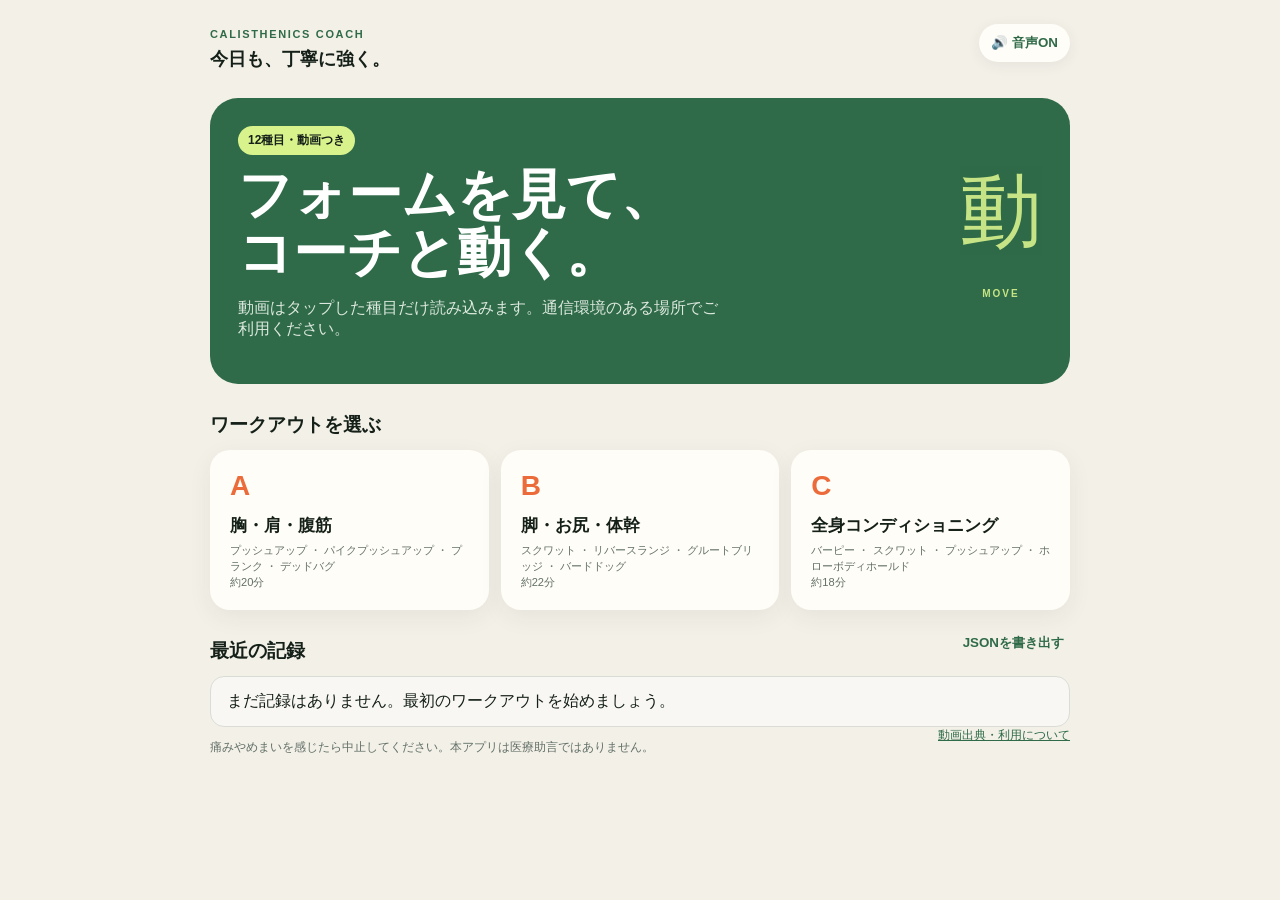
==== index.html @ 7120a9e4 "Add files via upload Initial Calisthenics Coach release" ====
<!doctype html>
<html lang="ja">
<head>
  <meta charset="utf-8">
  <meta name="viewport" content="width=device-width,initial-scale=1,viewport-fit=cover">
  <meta name="theme-color" content="#101813">
  <meta name="referrer" content="strict-origin-when-cross-origin">
  <title>Calisthenics Coach</title>
  <link rel="manifest" href="manifest.webmanifest">
  <link rel="stylesheet" href="styles.css">
</head>
<body>
  <header class="topbar"><div><span class="eyebrow">CALISTHENICS COACH</span><h1>今日も、丁寧に強く。</h1></div><button id="voiceToggle" class="icon-btn" aria-pressed="true">🔊 音声ON</button></header>
  <main>
    <section id="homeView">
      <div class="hero"><div><span class="pill">12種目・動画つき</span><h2>フォームを見て、<br>コーチと動く。</h2><p>動画はタップした種目だけ読み込みます。通信環境のある場所でご利用ください。</p></div><div class="hero-mark">動<br><small>MOVE</small></div></div>
      <h3>ワークアウトを選ぶ</h3><div id="plans" class="plan-grid"></div>
      <div class="history-head"><h3>最近の記録</h3><button id="exportBtn" class="text-btn">JSONを書き出す</button></div><div id="history" class="history"></div>
    </section>
    <section id="workoutView" hidden>
      <button id="backBtn" class="back">← メニュー</button>
      <div class="session-head"><div><span id="planLabel" class="eyebrow"></span><h2 id="exerciseName"></h2></div><span id="progressText" class="progress-text"></span></div>
      <div class="progress"><span id="progressBar"></span></div>
      <div class="video-shell"><div id="videoPlaceholder" class="video-placeholder"><div class="play">▶</div><strong>お手本動画を読み込む</strong><small>再生するとYouTubeに接続します</small></div><iframe id="videoFrame" title="お手本動画" allow="accelerometer; autoplay; clipboard-write; encrypted-media; gyroscope; picture-in-picture; web-share" allowfullscreen hidden></iframe></div>
      <div class="source-row"><span id="sourceName"></span><a id="sourceLink" target="_blank" rel="noopener noreferrer">YouTubeで開く ↗</a></div>
      <div class="coach-card"><div><span class="eyebrow">COACH</span><div id="target" class="target"></div></div><div id="timer" class="timer">準備OK</div></div>
      <div class="form-card"><h3>フォームのポイント</h3><ul id="cues"></ul><p id="alternative" class="alternative"></p></div>
      <div class="controls"><button id="prevBtn" class="secondary">前の種目</button><button id="startBtn" class="primary">この種目を開始</button><button id="nextBtn" class="secondary">次の種目</button></div>
    </section>
  </main>
  <footer><p>痛みやめまいを感じたら中止してください。本アプリは医療助言ではありません。</p><a href="sources.html">動画出典・利用について</a></footer>
  <script src="app.js"></script>
</body>
</html>
---- styles.css ----
:root{--bg:#f3f0e8;--ink:#142018;--muted:#627067;--card:#fffdf7;--green:#2f6b48;--lime:#d8f28c;--line:#d9ddd5;--orange:#ec6b3a}*{box-sizing:border-box}body{margin:0;background:var(--bg);color:var(--ink);font-family:-apple-system,BlinkMacSystemFont,"Hiragino Sans","Noto Sans JP",sans-serif}.topbar,main,footer{max-width:900px;margin:auto;padding-left:20px;padding-right:20px}.topbar{padding-top:max(24px,env(safe-area-inset-top));display:flex;justify-content:space-between;align-items:flex-start}.eyebrow{font-size:11px;font-weight:800;letter-spacing:.15em;color:var(--green)}h1{font-size:18px;margin:5px 0}h2{font-size:clamp(30px,7vw,54px);line-height:1.08;margin:10px 0}h3{margin:28px 0 12px}.icon-btn,.text-btn,.back{border:0;background:transparent;color:var(--green);font-weight:700}.icon-btn{background:var(--card);padding:10px 12px;border-radius:99px;box-shadow:0 3px 14px #20362912}.hero{margin-top:22px;padding:28px;background:var(--green);color:#fff;border-radius:28px;display:flex;justify-content:space-between;gap:20px;overflow:hidden}.hero p{color:#dce8df;max-width:480px}.pill{display:inline-block;background:var(--lime);color:var(--ink);padding:6px 10px;border-radius:99px;font-size:12px;font-weight:800}.hero-mark{align-self:center;text-align:center;font-size:82px;font-family:serif;color:var(--lime);line-height:.7;opacity:.9}.hero-mark small{font:700 10px sans-serif;letter-spacing:.2em}.plan-grid{display:grid;grid-template-columns:repeat(3,1fr);gap:12px}.plan-card{border:0;text-align:left;padding:20px;background:var(--card);border-radius:20px;box-shadow:0 7px 24px #25362710;color:inherit}.plan-card b{display:block;font-size:28px;color:var(--orange)}.plan-card strong{display:block;font-size:17px;margin:12px 0 5px}.plan-card small{color:var(--muted)}.history-head{display:flex;align-items:center;justify-content:space-between}.history{display:grid;gap:8px}.history-item,.empty{background:#ffffff80;border:1px solid var(--line);padding:14px 16px;border-radius:14px}.back{margin:22px 0}.session-head{display:flex;justify-content:space-between;align-items:end}.progress-text{font-weight:800}.progress{height:6px;background:#d7ddd8;border-radius:5px;margin:12px 0 18px;overflow:hidden}.progress span{display:block;height:100%;background:var(--orange);transition:.3s}.video-shell{position:relative;aspect-ratio:16/9;background:#17221b;border-radius:24px;overflow:hidden}.video-shell iframe{width:100%;height:100%;border:0}.video-placeholder{width:100%;height:100%;display:flex;flex-direction:column;align-items:center;justify-content:center;color:white;cursor:pointer}.video-placeholder small{color:#aebbb2;margin-top:5px}.play{width:62px;height:62px;border-radius:50%;background:var(--lime);color:var(--ink);display:grid;place-items:center;padding-left:4px;margin-bottom:12px}.source-row{display:flex;justify-content:space-between;padding:10px 4px;color:var(--muted);font-size:12px}.source-row a{color:var(--green);font-weight:700}.coach-card{display:flex;justify-content:space-between;align-items:center;background:var(--ink);color:#fff;border-radius:22px;padding:20px;margin-top:12px}.target{font-size:21px;font-weight:800;margin-top:5px}.timer{font-size:27px;font-variant-numeric:tabular-nums;color:var(--lime);font-weight:800}.form-card{background:var(--card);border-radius:22px;padding:20px;margin-top:12px}.form-card h3{margin-top:0}.form-card li{margin:9px 0;line-height:1.55}.alternative{background:#f3f0e8;padding:12px;border-radius:12px;color:var(--muted);font-size:13px}.controls{display:grid;grid-template-columns:1fr 2fr 1fr;gap:8px;margin:16px 0 32px}.controls button{padding:15px 8px;border-radius:14px;font-weight:800;border:1px solid var(--line)}.primary{background:var(--orange);color:white;border-color:var(--orange)!important}.secondary{background:var(--card);color:var(--ink)}footer{padding-bottom:max(30px,env(safe-area-inset-bottom));font-size:12px;color:var(--muted);display:flex;justify-content:space-between;gap:15px}footer a{color:var(--green)}@media(max-width:620px){.plan-grid{grid-template-columns:1fr}.plan-card{display:grid;grid-template-columns:45px 1fr}.plan-card strong{margin:0}.plan-card small{grid-column:2}.hero{padding:22px}.hero-mark{font-size:54px}.controls{grid-template-columns:1fr 1fr}.primary{grid-column:1/-1;grid-row:1}.source-row{gap:10px}.source-row span{max-width:60%}}
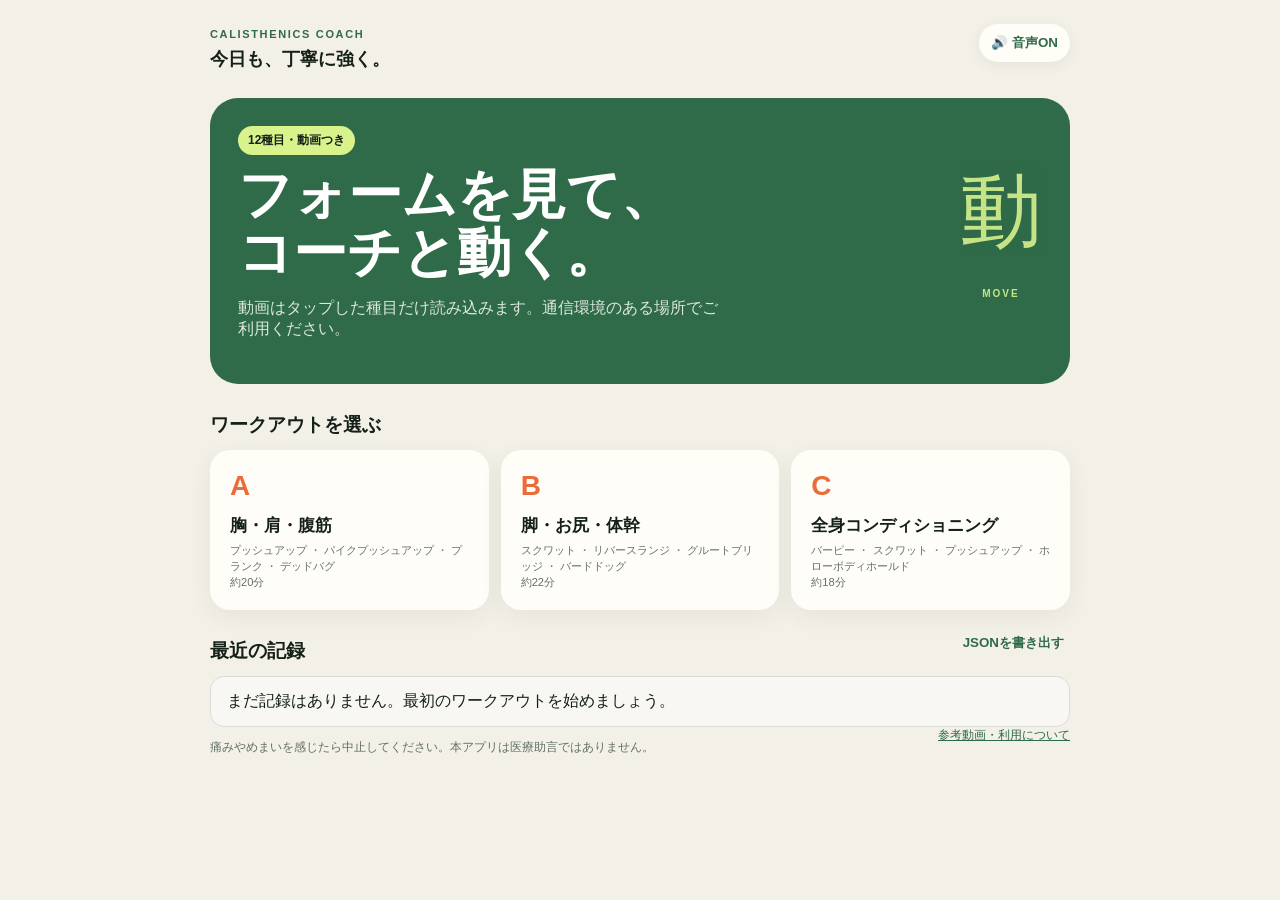
==== commit 6535ad79: "Update Calisthenics Coach to v0.3 Add offline motion guides, continuous multi-set workout flow, and " ====
--- a/index.html
+++ b/index.html
@@ -8,6 +8,7 @@
   <title>Calisthenics Coach</title>
   <link rel="manifest" href="manifest.webmanifest">
   <link rel="stylesheet" href="styles.css">
+  <link rel="stylesheet" href="v03.css">
 </head>
 <body>
   <header class="topbar"><div><span class="eyebrow">CALISTHENICS COACH</span><h1>今日も、丁寧に強く。</h1></div><button id="voiceToggle" class="icon-btn" aria-pressed="true">🔊 音声ON</button></header>
@@ -21,14 +22,14 @@
       <button id="backBtn" class="back">← メニュー</button>
       <div class="session-head"><div><span id="planLabel" class="eyebrow"></span><h2 id="exerciseName"></h2></div><span id="progressText" class="progress-text"></span></div>
       <div class="progress"><span id="progressBar"></span></div>
-      <div class="video-shell"><div id="videoPlaceholder" class="video-placeholder"><div class="play">▶</div><strong>お手本動画を読み込む</strong><small>再生するとYouTubeに接続します</small></div><iframe id="videoFrame" title="お手本動画" allow="accelerometer; autoplay; clipboard-write; encrypted-media; gyroscope; picture-in-picture; web-share" allowfullscreen hidden></iframe></div>
-      <div class="source-row"><span id="sourceName"></span><a id="sourceLink" target="_blank" rel="noopener noreferrer">YouTubeで開く ↗</a></div>
-      <div class="coach-card"><div><span class="eyebrow">COACH</span><div id="target" class="target"></div></div><div id="timer" class="timer">準備OK</div></div>
+      <div class="motion-guide" aria-label="動作ガイド"><div class="motion-top"><span class="eyebrow">OFFLINE MOTION GUIDE</span><span id="motionCount">1 / 2</span></div><div class="motion-stage"><div id="motionFigure" class="motion-figure" aria-hidden="true"></div><div><strong id="motionTitle"></strong><p id="motionDetail"></p></div></div><div id="motionDots" class="motion-dots"></div></div>
+      <div class="source-row"><span>動作ガイドは端末内で表示</span><a id="sourceLink" target="_blank" rel="noopener noreferrer">参考動画をYouTubeで開く ↗</a></div>
+      <div class="coach-card"><div><span class="eyebrow">COACH</span><div id="target" class="target"></div><small id="setStatus">セット 1 / 3</small></div><div><div id="timer" class="timer">準備OK</div><small id="wakeStatus" class="wake-status">画面スリープ防止：待機中</small></div></div>
       <div class="form-card"><h3>フォームのポイント</h3><ul id="cues"></ul><p id="alternative" class="alternative"></p></div>
-      <div class="controls"><button id="prevBtn" class="secondary">前の種目</button><button id="startBtn" class="primary">この種目を開始</button><button id="nextBtn" class="secondary">次の種目</button></div>
+      <div class="controls"><button id="prevBtn" class="secondary">前の種目</button><button id="startBtn" class="primary">ワークアウトを通しで開始</button><button id="nextBtn" class="secondary">次の種目</button></div>
     </section>
   </main>
-  <footer><p>痛みやめまいを感じたら中止してください。本アプリは医療助言ではありません。</p><a href="sources.html">動画出典・利用について</a></footer>
+  <footer><p>痛みやめまいを感じたら中止してください。本アプリは医療助言ではありません。</p><a href="sources.html">参考動画・利用について</a></footer>
   <script src="app.js"></script>
 </body>
 </html>
--- a/v03.css
+++ b/v03.css
@@ -0,0 +1 @@
+.motion-guide{background:linear-gradient(145deg,#173523,#2f6b48);color:#fff;border-radius:24px;padding:18px;min-height:260px;overflow:hidden}.motion-top{display:flex;justify-content:space-between;align-items:center}.motion-top .eyebrow{color:var(--lime)}.motion-stage{display:grid;grid-template-columns:44% 1fr;gap:18px;align-items:center;min-height:185px}.motion-figure{height:170px;display:grid;place-items:center}.motion-figure svg{height:100%;max-width:100%;overflow:visible;animation:guidePulse 1.4s ease-in-out infinite alternate}.motion-figure .body{stroke:var(--lime);stroke-width:8;stroke-linecap:round;stroke-linejoin:round;fill:none}.motion-figure .head{fill:var(--lime)}.motion-stage strong{font-size:23px}.motion-stage p{line-height:1.65;color:#dce8df}.motion-dots{display:flex;gap:6px;justify-content:center}.motion-dots i{width:24px;height:4px;border-radius:4px;background:#ffffff35}.motion-dots i.active{background:var(--lime)}.coach-card>div:last-child{text-align:right}.wake-status{color:#aebbb2}@keyframes guidePulse{to{transform:translateY(-3px)}}@media(max-width:620px){.motion-stage{grid-template-columns:42% 1fr}.motion-stage strong{font-size:19px}.motion-stage p{font-size:14px}.coach-card{gap:10px}.timer{font-size:22px}}
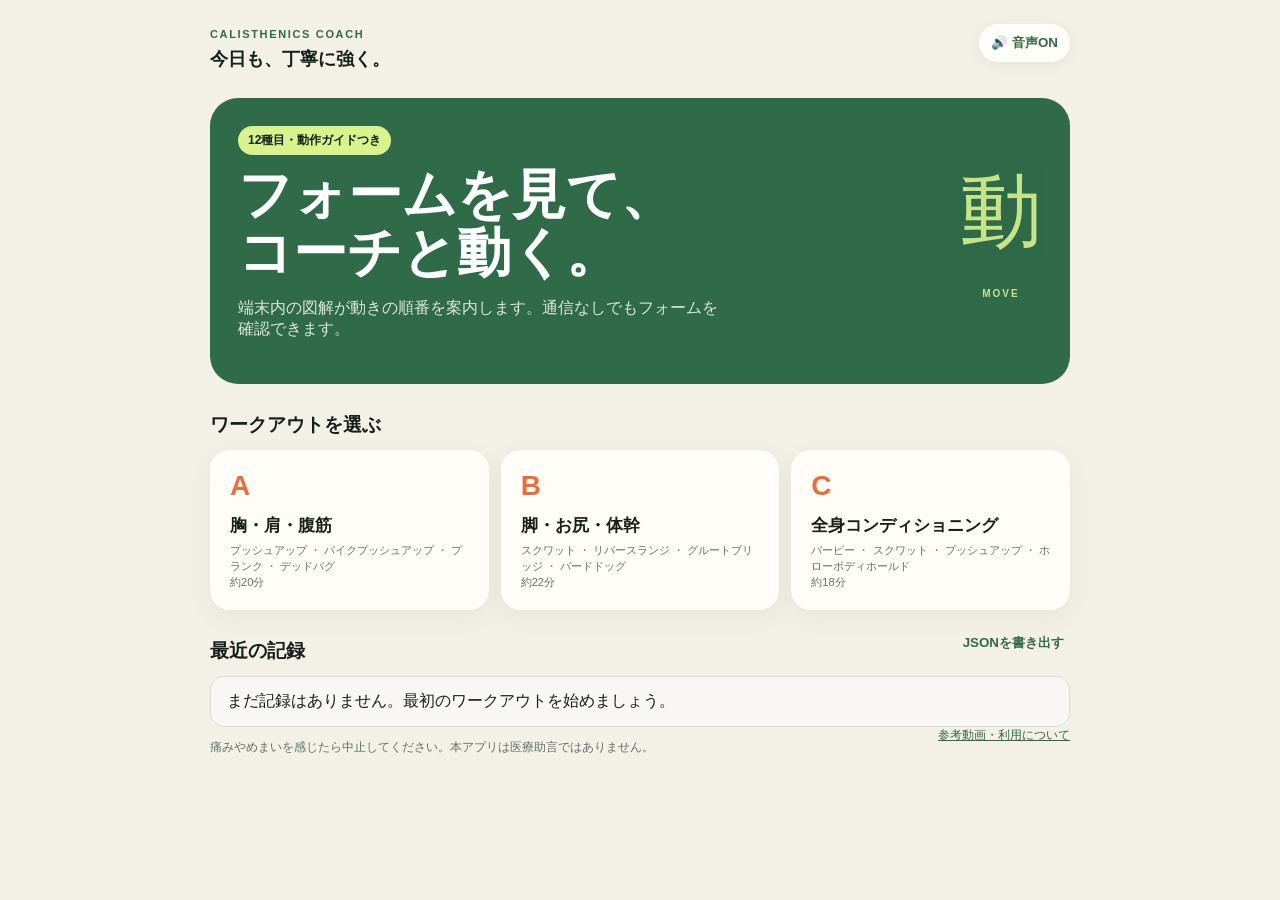
==== commit d11e6b39: "Update offline motion guide copy" ====
--- a/index.html
+++ b/index.html
@@ -14,7 +14,7 @@
   <header class="topbar"><div><span class="eyebrow">CALISTHENICS COACH</span><h1>今日も、丁寧に強く。</h1></div><button id="voiceToggle" class="icon-btn" aria-pressed="true">🔊 音声ON</button></header>
   <main>
     <section id="homeView">
-      <div class="hero"><div><span class="pill">12種目・動画つき</span><h2>フォームを見て、<br>コーチと動く。</h2><p>動画はタップした種目だけ読み込みます。通信環境のある場所でご利用ください。</p></div><div class="hero-mark">動<br><small>MOVE</small></div></div>
+      <div class="hero"><div><span class="pill">12種目・動作ガイドつき</span><h2>フォームを見て、<br>コーチと動く。</h2><p>端末内の図解が動きの順番を案内します。通信なしでもフォームを確認できます。</p></div><div class="hero-mark">動<br><small>MOVE</small></div></div>
       <h3>ワークアウトを選ぶ</h3><div id="plans" class="plan-grid"></div>
       <div class="history-head"><h3>最近の記録</h3><button id="exportBtn" class="text-btn">JSONを書き出す</button></div><div id="history" class="history"></div>
     </section>
